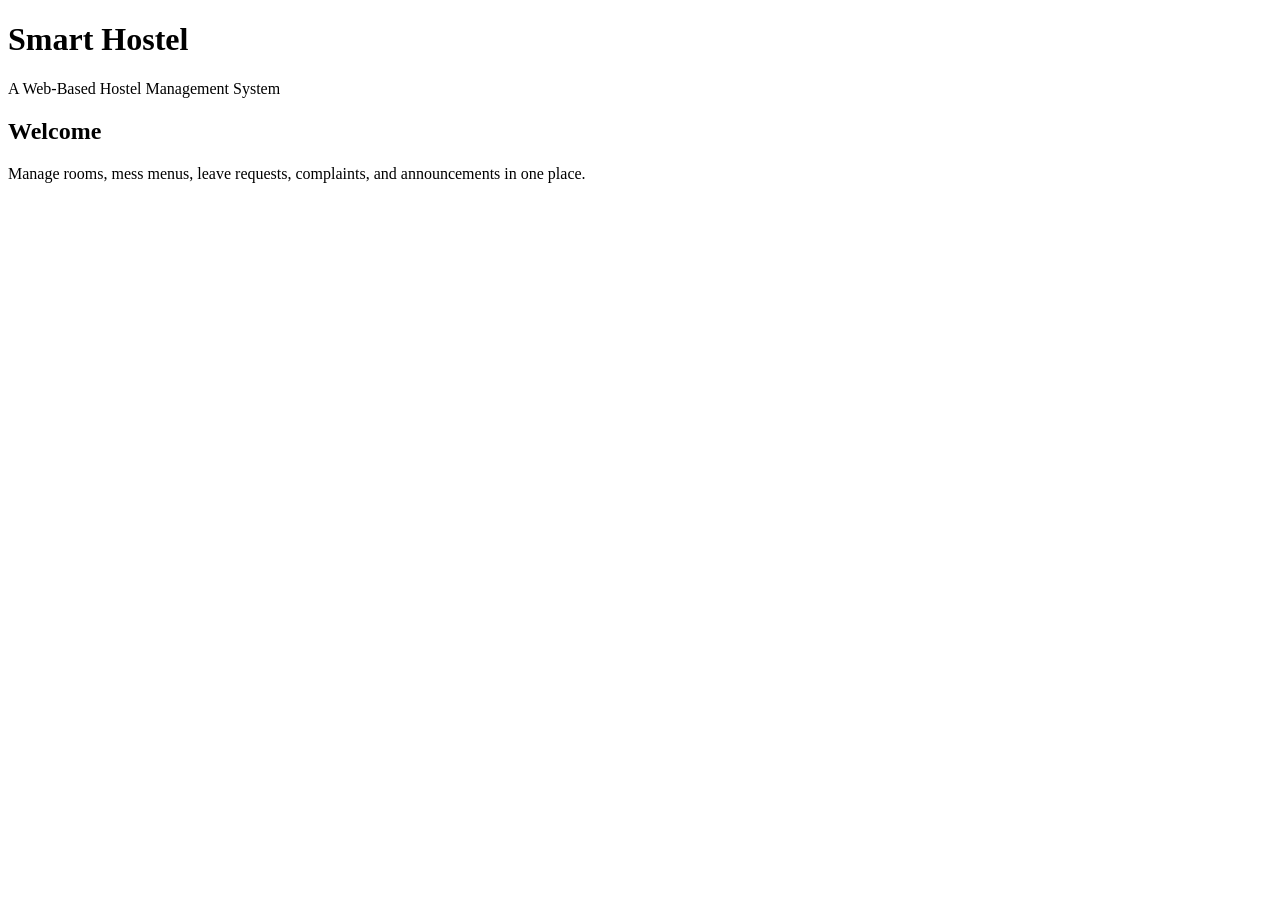
==== index.html @ 533bd886 "Add initial HTML structure for Smart Hostel" ====
<!DOCTYPE html>
<html lang="en">
<head>
  <meta charset="UTF-8">
  <meta name="viewport" content="width=device-width, initial-scale=1.0">
  <title>Smart Hostel</title>
</head>
<body>
  <h1>Smart Hostel</h1>
  <p>A Web-Based Hostel Management System</p>

  <h2>Welcome</h2>
  <p>Manage rooms, mess menus, leave requests, complaints, and announcements in one place.</p>
</body>
</html>
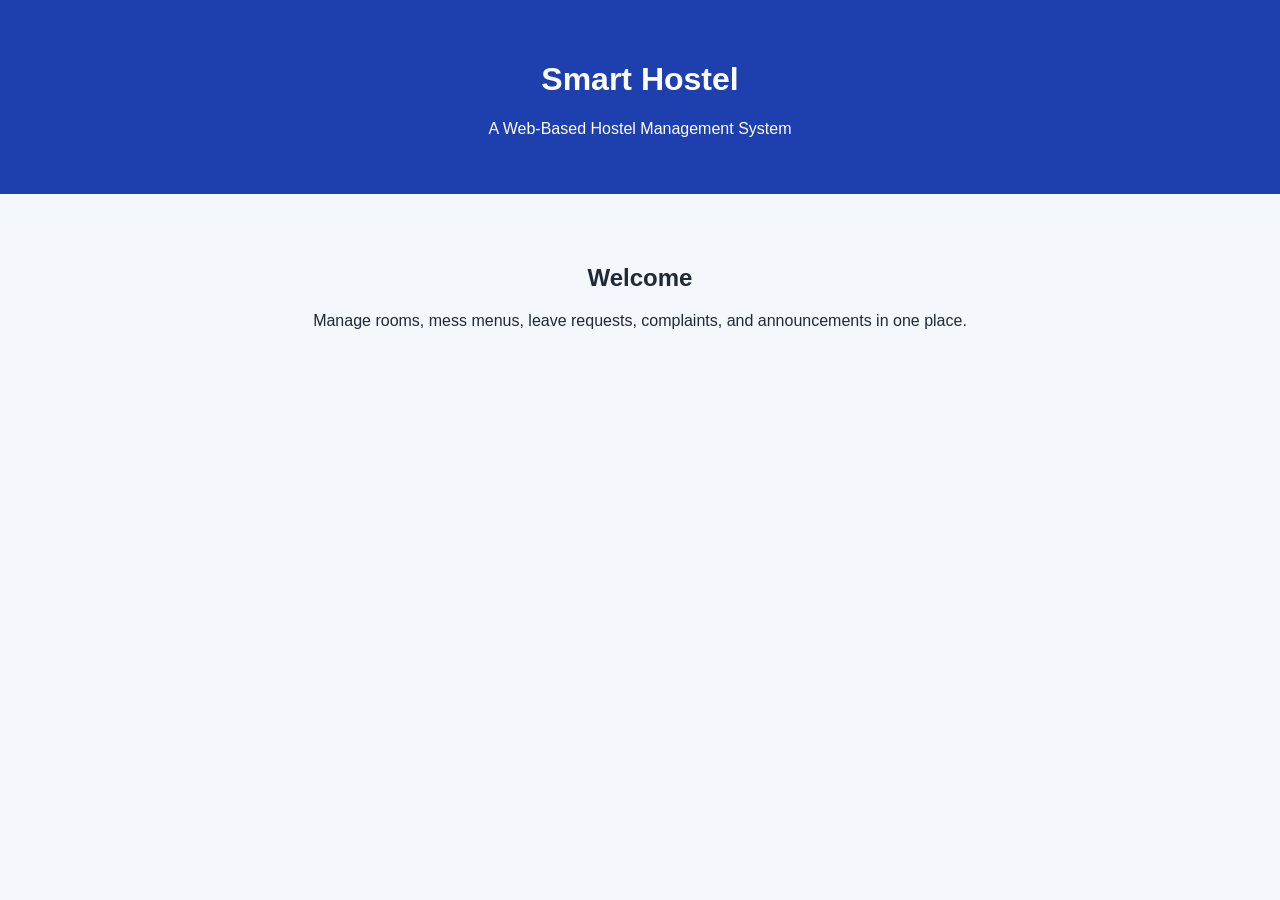
==== commit 6a7c1a3e: "Improve HTML structure with header and main tags Refactored HTML structure by adding header and main" ====
--- a/index.html
+++ b/index.html
@@ -4,12 +4,18 @@
   <meta charset="UTF-8">
   <meta name="viewport" content="width=device-width, initial-scale=1.0">
   <title>Smart Hostel</title>
+  <link rel="stylesheet" href="css/style.css">
 </head>
+
 <body>
-  <h1>Smart Hostel</h1>
-  <p>A Web-Based Hostel Management System</p>
+  <header>
+    <h1>Smart Hostel</h1>
+    <p>A Web-Based Hostel Management System</p>
+  </header>
 
-  <h2>Welcome</h2>
-  <p>Manage rooms, mess menus, leave requests, complaints, and announcements in one place.</p>
+  <main>
+    <h2>Welcome</h2>
+    <p>Manage rooms, mess menus, leave requests, complaints, and announcements in one place.</p>
+  </main>
 </body>
 </html>
--- a/css/style.css
+++ b/css/style.css
@@ -0,0 +1,17 @@
+body {
+  margin: 0;
+  font-family: Arial, sans-serif;
+  text-align: center;
+  background-color: #f4f7fb;
+  color: #1f2937;
+}
+
+header {
+  background-color: #1e40af;
+  color: white;
+  padding: 40px 20px;
+}
+
+main {
+  padding: 50px 20px;
+}
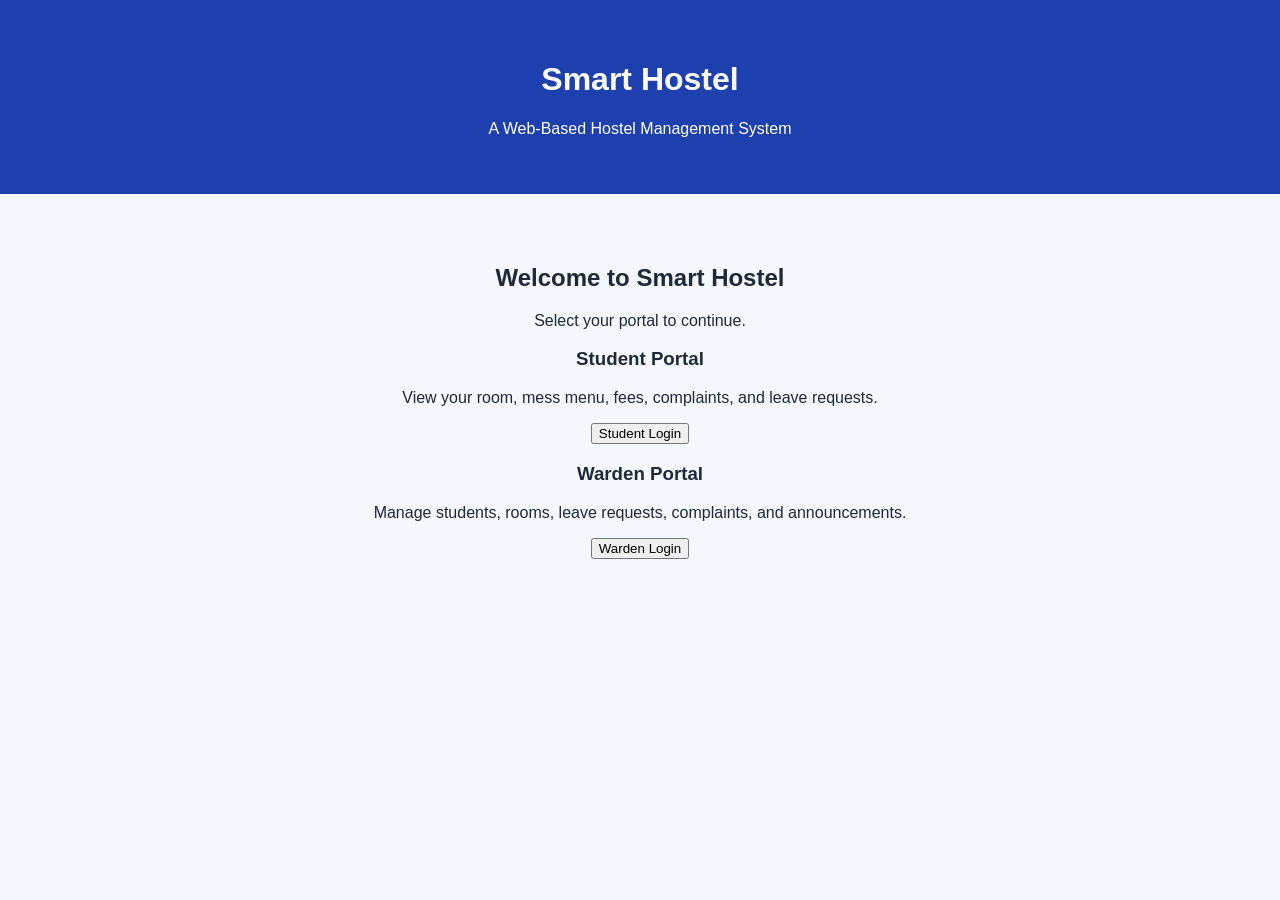
==== commit 4e9abd6b: "Add student and warden login options" ====
--- a/index.html
+++ b/index.html
@@ -14,8 +14,26 @@
   </header>
 
   <main>
-    <h2>Welcome</h2>
-    <p>Manage rooms, mess menus, leave requests, complaints, and announcements in one place.</p>
+    <section class="welcome-section">
+      <h2>Welcome to Smart Hostel</h2>
+      <p>Select your portal to continue.</p>
+
+      <div class="login-options">
+        <article class="login-card">
+          <h3>Student Portal</h3>
+          <p>View your room, mess menu, fees, complaints, and leave requests.</p>
+          <button type="button">Student Login</button>
+        </article>
+
+        <article class="login-card">
+          <h3>Warden Portal</h3>
+          <p>Manage students, rooms, leave requests, complaints, and announcements.</p>
+          <button type="button">Warden Login</button>
+        </article>
+      </div>
+    </section>
   </main>
+
+  <script src="js/script.js"></script>
 </body>
 </html>
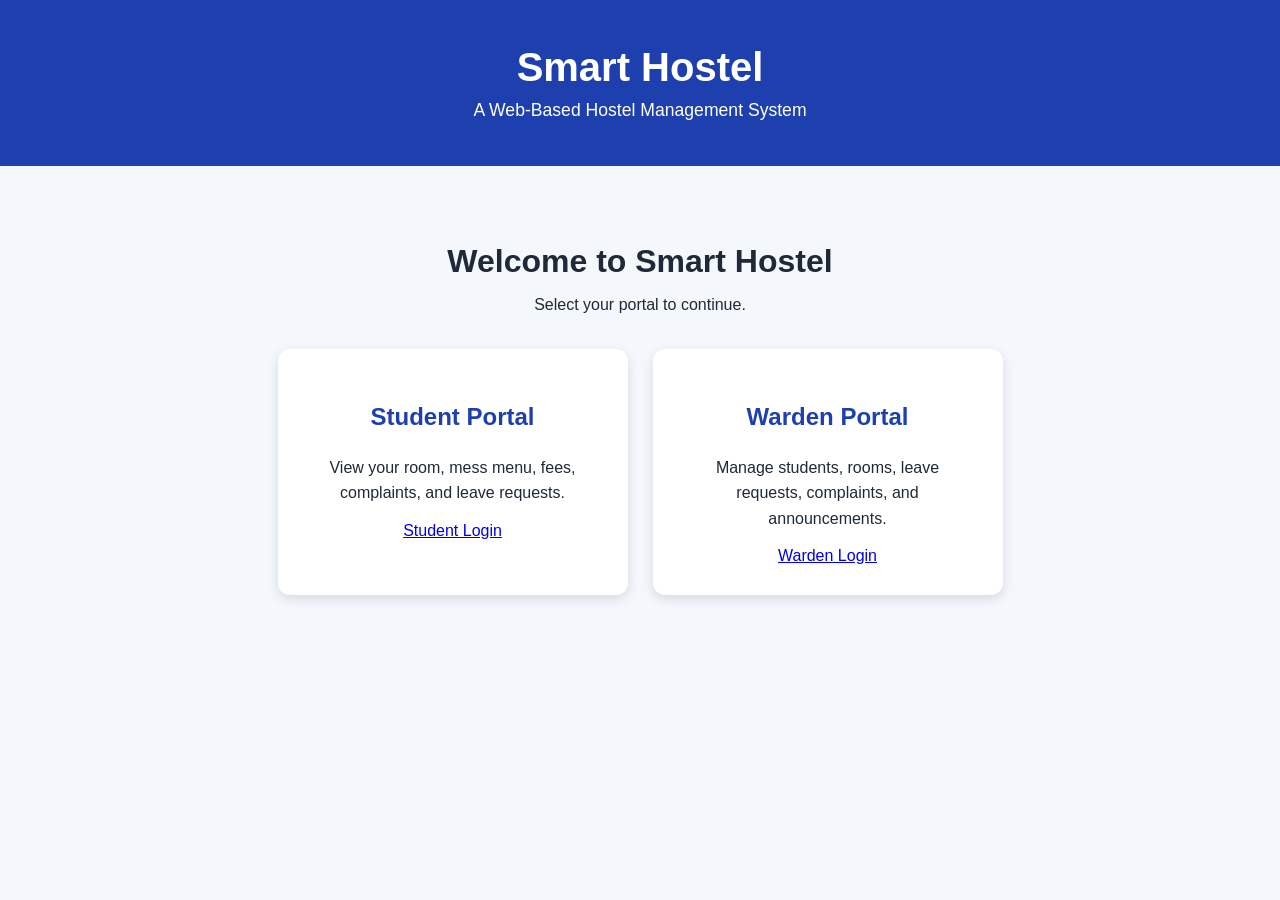
==== commit c25ad3b4: "Link portal buttons to login page" ====
--- a/index.html
+++ b/index.html
@@ -22,13 +22,13 @@
         <article class="login-card">
           <h3>Student Portal</h3>
           <p>View your room, mess menu, fees, complaints, and leave requests.</p>
-          <button type="button">Student Login</button>
+        <a href="login.html" class="login-button">Student Login</a>
         </article>
 
         <article class="login-card">
           <h3>Warden Portal</h3>
           <p>Manage students, rooms, leave requests, complaints, and announcements.</p>
-          <button type="button">Warden Login</button>
+         <a href="login.html" class="login-button">Warden Login</a>
         </article>
       </div>
     </section>
--- a/css/style.css
+++ b/css/style.css
@@ -1,7 +1,10 @@
+* {
+  box-sizing: border-box;
+}
+
 body {
   margin: 0;
   font-family: Arial, sans-serif;
-  text-align: center;
   background-color: #f4f7fb;
   color: #1f2937;
 }
@@ -9,9 +12,81 @@
 header {
   background-color: #1e40af;
   color: white;
-  padding: 40px 20px;
+  text-align: center;
+  padding: 45px 20px;
+}
+
+header h1 {
+  margin: 0 0 10px;
+  font-size: 2.5rem;
+}
+
+header p {
+  margin: 0;
+  font-size: 1.1rem;
 }
 
 main {
   padding: 50px 20px;
 }
+
+.welcome-section {
+  max-width: 900px;
+  margin: auto;
+  text-align: center;
+}
+
+.welcome-section h2 {
+  font-size: 2rem;
+  margin-bottom: 10px;
+}
+
+.login-options {
+  display: flex;
+  gap: 25px;
+  justify-content: center;
+  margin-top: 35px;
+}
+
+.login-card {
+  width: 350px;
+  padding: 30px;
+  background-color: white;
+  border-radius: 12px;
+  box-shadow: 0 4px 12px rgba(0, 0, 0, 0.12);
+}
+
+.login-card h3 {
+  color: #1e40af;
+  font-size: 1.5rem;
+}
+
+.login-card p {
+  line-height: 1.6;
+}
+
+button {
+  background-color: #2563eb;
+  color: white;
+  border: none;
+  border-radius: 6px;
+  padding: 12px 22px;
+  font-size: 1rem;
+  cursor: pointer;
+}
+
+button:hover {
+  background-color: #1d4ed8;
+}
+
+@media (max-width: 700px) {
+  .login-options {
+    flex-direction: column;
+    align-items: center;
+  }
+
+  .login-card {
+    width: 100%;
+    max-width: 350px;
+  }
+}
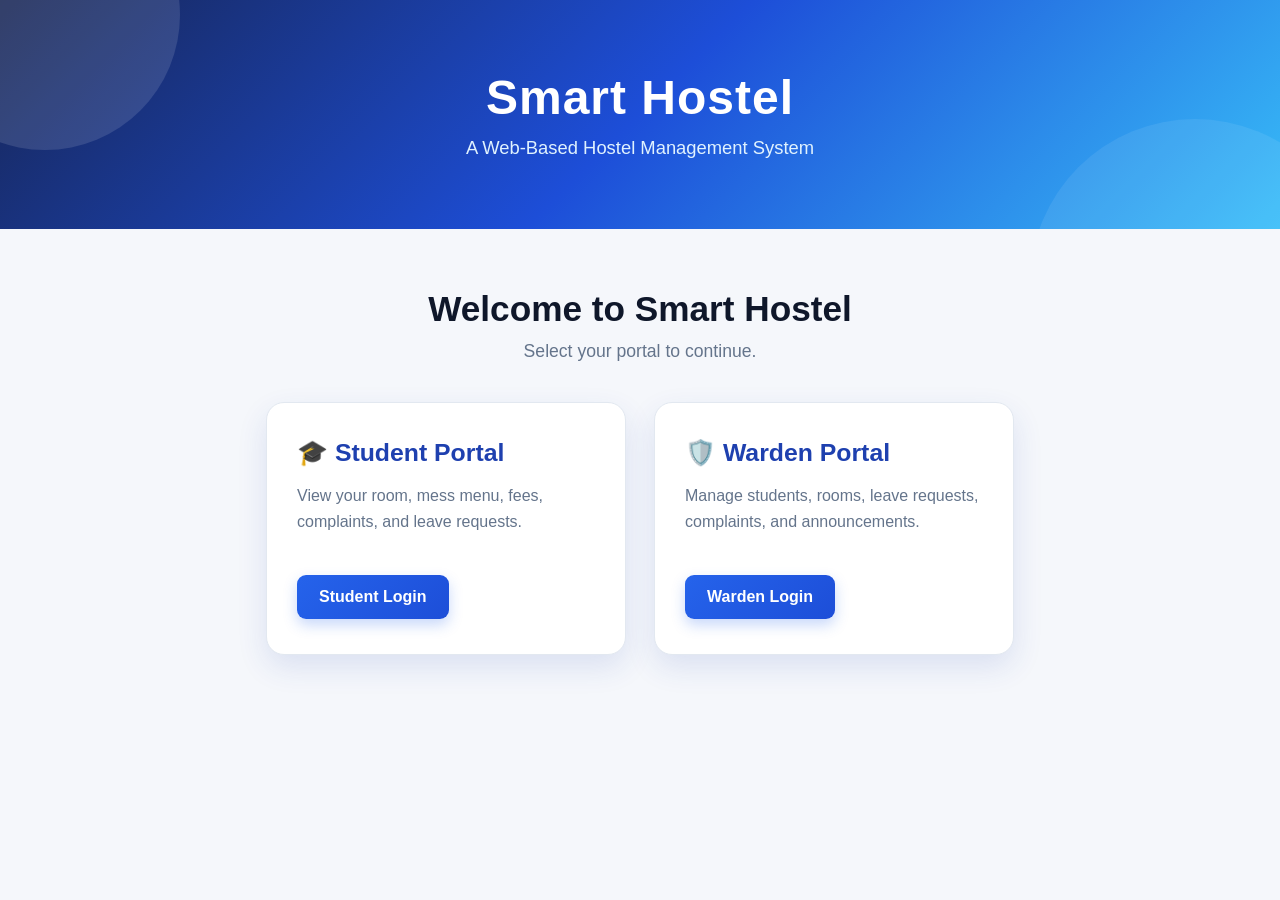
==== commit bfe1589f: "Add portal icons" ====
--- a/index.html
+++ b/index.html
@@ -20,13 +20,13 @@
 
       <div class="login-options">
         <article class="login-card">
-          <h3>Student Portal</h3>
+          <h3>🎓 Student Portal</h3>
           <p>View your room, mess menu, fees, complaints, and leave requests.</p>
         <a href="login.html" class="login-button">Student Login</a>
         </article>
 
         <article class="login-card">
-          <h3>Warden Portal</h3>
+          <h3>🛡️ Warden Portal</h3>
           <p>Manage students, rooms, leave requests, complaints, and announcements.</p>
          <a href="login.html" class="login-button">Warden Login</a>
         </article>
--- a/css/style.css
+++ b/css/style.css
@@ -5,88 +5,323 @@
 body {
   margin: 0;
   font-family: Arial, sans-serif;
-  background-color: #f4f7fb;
-  color: #1f2937;
-}
-
+  background: #f5f7fb;
+  color: #1e293b;
+}
+
+/* Landing page */
 header {
-  background-color: #1e40af;
+  position: relative;
+  overflow: hidden;
+  padding: 70px 20px;
+  text-align: center;
   color: white;
-  text-align: center;
-  padding: 45px 20px;
+  background: linear-gradient(135deg, #172554, #1d4ed8, #38bdf8);
+}
+
+header::before {
+  content: "";
+  position: absolute;
+  width: 270px;
+  height: 270px;
+  border-radius: 50%;
+  background: rgba(255, 255, 255, 0.12);
+  top: -120px;
+  left: -90px;
+}
+
+header::after {
+  content: "";
+  position: absolute;
+  width: 330px;
+  height: 330px;
+  border-radius: 50%;
+  background: rgba(255, 255, 255, 0.08);
+  bottom: -220px;
+  right: -80px;
+}
+
+header h1,
+header p {
+  position: relative;
+  z-index: 1;
 }
 
 header h1 {
-  margin: 0 0 10px;
-  font-size: 2.5rem;
+  margin: 0 0 12px;
+  font-size: 3rem;
+  letter-spacing: 1px;
 }
 
 header p {
   margin: 0;
-  font-size: 1.1rem;
+  font-size: 1.15rem;
+  color: #e0f2fe;
 }
 
 main {
-  padding: 50px 20px;
+  padding: 60px 20px;
 }
 
 .welcome-section {
-  max-width: 900px;
+  max-width: 1000px;
   margin: auto;
   text-align: center;
 }
 
 .welcome-section h2 {
-  font-size: 2rem;
-  margin-bottom: 10px;
+  margin: 0 0 12px;
+  font-size: 2.2rem;
+  color: #0f172a;
+}
+
+.welcome-section > p {
+  margin: 0;
+  color: #64748b;
+  font-size: 1.1rem;
 }
 
 .login-options {
   display: flex;
-  gap: 25px;
   justify-content: center;
+  gap: 28px;
+  margin-top: 40px;
+}
+
+.login-card {
+  width: 360px;
+  padding: 35px 30px;
+  text-align: left;
+  background: white;
+  border: 1px solid #e2e8f0;
+  border-radius: 18px;
+  box-shadow: 0 12px 30px rgba(30, 64, 175, 0.12);
+  transition: transform 0.25s, box-shadow 0.25s;
+}
+
+.login-card:hover {
+  transform: translateY(-8px);
+  box-shadow: 0 18px 38px rgba(30, 64, 175, 0.2);
+}
+
+.login-card h3 {
+  margin: 0 0 14px;
+  color: #1e40af;
+  font-size: 1.55rem;
+}
+
+.login-card p {
+  min-height: 76px;
+  line-height: 1.65;
+  color: #64748b;
+}
+
+.login-button,
+button {
+  display: inline-block;
+  padding: 13px 22px;
+  border: none;
+  border-radius: 9px;
+  background: linear-gradient(135deg, #2563eb, #1d4ed8);
+  color: white;
+  font-size: 1rem;
+  font-weight: bold;
+  text-decoration: none;
+  cursor: pointer;
+  box-shadow: 0 6px 14px rgba(37, 99, 235, 0.25);
+  transition: transform 0.2s, box-shadow 0.2s;
+}
+
+.login-button:hover,
+button:hover {
+  transform: translateY(-2px);
+  box-shadow: 0 10px 18px rgba(37, 99, 235, 0.32);
+}
+
+/* Login page */
+.login-page {
+  max-width: 440px;
+  margin: auto;
+  padding: 38px;
+  background: white;
+  border: 1px solid #e2e8f0;
+  border-radius: 18px;
+  box-shadow: 0 15px 35px rgba(30, 64, 175, 0.14);
+}
+
+.login-page h2 {
+  margin-top: 0;
+  text-align: center;
+  color: #1e40af;
+  font-size: 2rem;
+}
+
+form {
+  display: flex;
+  flex-direction: column;
+  gap: 10px;
+}
+
+label {
+  margin-top: 12px;
+  font-weight: bold;
+  color: #334155;
+}
+
+input,
+select {
+  width: 100%;
+  padding: 13px;
+  border: 1px solid #cbd5e1;
+  border-radius: 8px;
+  background: #f8fafc;
+  font-size: 1rem;
+}
+
+input:focus,
+select:focus {
+  outline: none;
+  border-color: #2563eb;
+  box-shadow: 0 0 0 3px rgba(37, 99, 235, 0.15);
+}
+
+form button {
+  width: 100%;
+  margin-top: 18px;
+}
+
+/* Student dashboard */
+.dashboard {
+  display: flex;
+  min-height: 100vh;
+}
+
+.sidebar {
+  width: 255px;
+  padding: 30px 18px;
+  color: white;
+  background: linear-gradient(180deg, #0f172a, #1e3a8a);
+}
+
+.sidebar h2 {
+  margin: 0 0 7px;
+  font-size: 1.6rem;
+}
+
+.sidebar p {
+  margin: 0;
+  color: #bfdbfe;
+}
+
+.sidebar nav {
+  display: flex;
+  flex-direction: column;
+  gap: 5px;
   margin-top: 35px;
 }
 
-.login-card {
-  width: 350px;
-  padding: 30px;
-  background-color: white;
+.sidebar nav a {
+  padding: 12px 14px;
+  color: #dbeafe;
+  text-decoration: none;
+  border-radius: 8px;
+  transition: background 0.2s, color 0.2s;
+}
+
+.sidebar nav a:hover {
+  background: rgba(255, 255, 255, 0.15);
+  color: white;
+}
+
+.dashboard-content {
+  flex: 1;
+  padding: 45px;
+  background: #f5f7fb;
+}
+
+.dashboard-content > h1 {
+  margin: 0 0 8px;
+  color: #0f172a;
+}
+
+.dashboard-content > p {
+  margin-top: 0;
+  color: #64748b;
+}
+
+.dashboard-cards {
+  display: grid;
+  grid-template-columns: repeat(3, 1fr);
+  gap: 22px;
+  margin-top: 32px;
+}
+
+.dashboard-card {
+  padding: 24px;
+  background: white;
+  border: 1px solid #e2e8f0;
+  border-radius: 14px;
+  box-shadow: 0 8px 20px rgba(15, 23, 42, 0.07);
+  transition: transform 0.2s;
+}
+
+.dashboard-card:hover {
+  transform: translateY(-5px);
+}
+
+.dashboard-card h3 {
+  margin: 0 0 12px;
+  color: #1e40af;
+}
+
+.dashboard-card p {
+  margin: 0;
+  color: #64748b;
+}
+
+.announcement {
+  margin-top: 30px;
+  padding: 25px;
+  color: #1e3a8a;
+  background: #dbeafe;
+  border-left: 5px solid #2563eb;
   border-radius: 12px;
-  box-shadow: 0 4px 12px rgba(0, 0, 0, 0.12);
-}
-
-.login-card h3 {
-  color: #1e40af;
-  font-size: 1.5rem;
-}
-
-.login-card p {
-  line-height: 1.6;
-}
-
-button {
-  background-color: #2563eb;
-  color: white;
-  border: none;
-  border-radius: 6px;
-  padding: 12px 22px;
-  font-size: 1rem;
-  cursor: pointer;
-}
-
-button:hover {
-  background-color: #1d4ed8;
-}
-
-@media (max-width: 700px) {
-  .login-options {
+}
+
+.announcement h2 {
+  margin-top: 0;
+}
+
+/* Mobile screens */
+@media (max-width: 800px) {
+  header {
+    padding: 55px 20px;
+  }
+
+  header h1 {
+    font-size: 2.35rem;
+  }
+
+  .login-options,
+  .dashboard {
     flex-direction: column;
-    align-items: center;
   }
 
   .login-card {
     width: 100%;
-    max-width: 350px;
-  }
-}
+    max-width: 380px;
+    margin: auto;
+  }
+
+  .sidebar {
+    width: 100%;
+  }
+
+  .dashboard-content {
+    padding: 30px 20px;
+  }
+
+  .dashboard-cards {
+    grid-template-columns: 1fr;
+  }
+}
